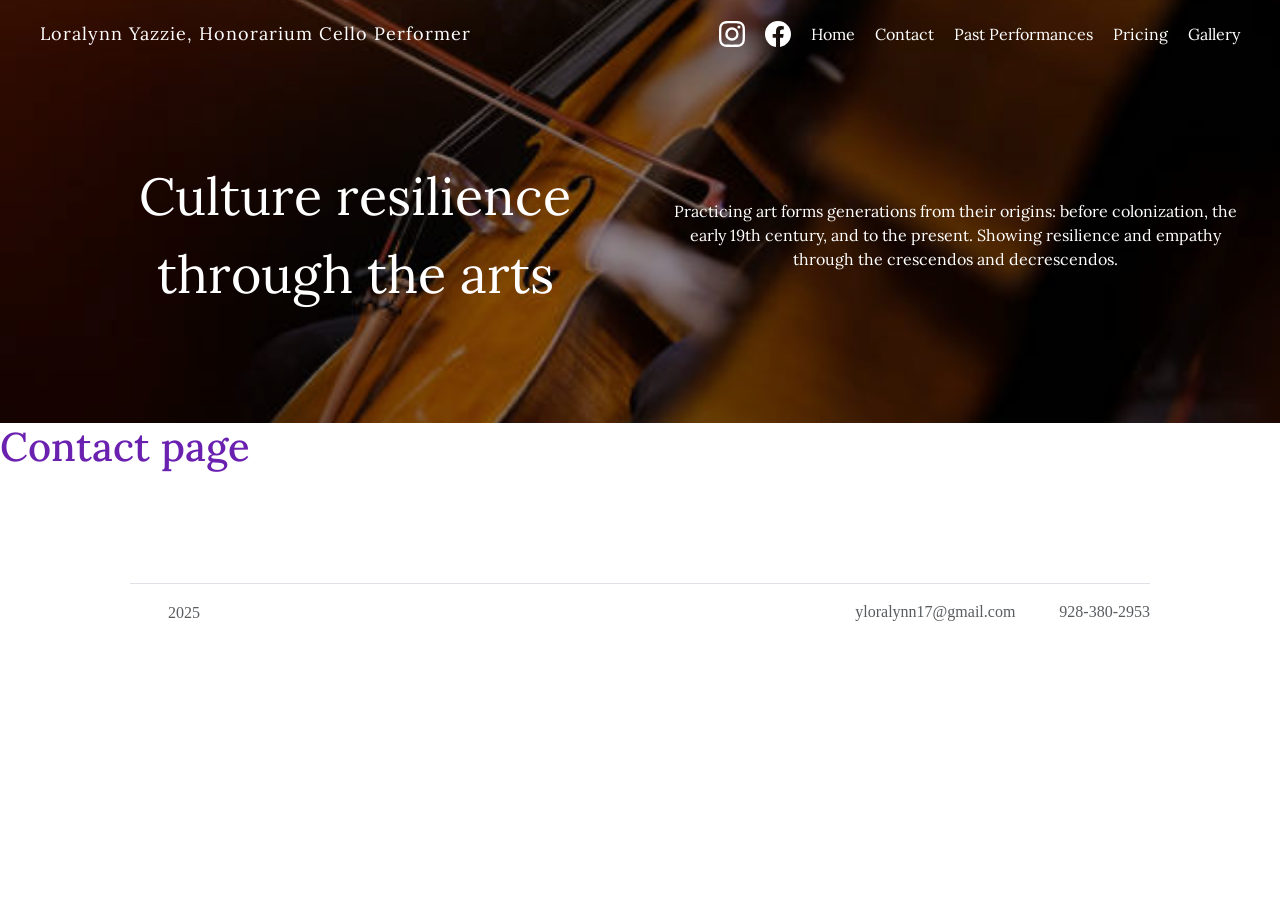
==== contact.html @ 8c83e3bf "Changes to website" ====
<!DOCTYPE html>
<html lang="en">

<head>
    <meta charset="UTF-8">
    <meta name="viewport" content="width=device-width, initial-scale=1.0">
    <title>Loralynn's Contact & Info Website</title>

    <!-- Bootstrap CSS -->
    <link href="https://cdn.jsdelivr.net/npm/bootstrap@5.3.3/dist/css/bootstrap.min.css" rel="stylesheet"
        integrity="sha384-QWTKZyjpPEjISv5WaRU9OFeRpok6YctnYmDr5pNlyT2bRjXh0JMhjY6hW+ALEwIH" crossorigin="anonymous">

    <!-- Google Font: Lora -->
    <link href="https://fonts.googleapis.com/css2?family=Lora:wght@400;700&display=swap" rel="stylesheet">

    <link rel="stylesheet" href="styles.css">

    <style>
        /* Lora font for headings */
        /* Global font & color */
      body {
        font-family: 'Lora', serif;
        color: rgb(107, 33, 176);
      }

    </style>
</head>

<body>
<div class="hero">

  <div class="header">
    
    <div class="header-top">
      <div class="header-title">
        Loralynn Yazzie, Honorarium Cello Performer
      </div>

      <div class="header-icons">
        <a href="https://www.instagram.com/ohjgeez" target="_blank">
          <img src="./photos/instagram.svg" alt="Instagram">
        </a>

        <a href="https://www.facebook.com/loralynn.yazzie.3" target="_blank">
          <img src="./photos/facebook.svg" alt="Facebook">
        </a>

        <!-- Page links -->
         <a href="index.html" class="page-link">Home</a>
        <a href="contact.html" class="page-link">Contact</a>
        <a href="pastPerformances.html" class="page-link">Past Performances</a>
        <a href="pricing.html" class="page-link">Pricing</a>
        <a href="gallery.html" class="page-link">Gallery</a>


      </div>
    </div>

    <div class="header-bottom">
      <div class="hero-text-large">
        Culture resilience through the arts
      </div>

      <div class="hero-text-small">
      
        Practicing art forms generations from
        their origins: before colonization, the 
        early 19th century, and to the present.
        Showing resilience and empathy through
        the crescendos and decrescendos.
      </div>
    </div>

  </div>

</div>

<h1>Contact page</h1>


<div class="container">
    <footer class="d-flex flex-wrap justify-content-between align-items-center py-3 my-4 border-top">
      <div class="col-md-4 d-flex align-items-center">
        <a href="/" class="mb-3 me-2 mb-md-0 text-body-secondary text-decoration-none lh-1">
          <svg class="bi" width="30" height="24"><use xlink:href="#bootstrap"></use></svg>
        </a>
        <span class="mb-3 mb-md-0 text-body-secondary">2025</span>
      </div>
  
      <ul class="nav col-md-4 justify-content-end list-unstyled d-flex">
        <li class="ms-3"><a class="text-body-secondary lora-font" href="mailto:yloralynn17@gmail.com" style="text-decoration: none"><svg class="bi" width="24" height="24"><use xlink:href="#instagram"></use></svg>
        yloralynn17@gmail.com
        </a></li>
        <li class="ms-3"><a class="text-body-secondary lora-font" href="calito:928-380-2953" style="text-decoration: none"><svg class="bi" width="24" height="24"><use xlink:href="#twitter"></use></svg>
        928-380-2953
        </a></li>
      </ul>
    </footer>
  </div>
    

  </footer>
</div>
---- styles.css ----
body {
  font-family: 'Lora', serif;
  font-weight: normal;
}
.container {
  color: rgb(107, 33, 176); /* purple text */
  font-family: 'Georgia', serif;
  padding: 80px 60px;
}
.hero {
  background-image: url("./photos/celloPlayer.jpg");
  background-size: cover;
  background-position: center;
  position: relative;
  color: white;
}
.hero::before {
  content: "";
  position: absolute;
  inset: 0;
  background: rgba(0,0,0,0.35);
}

.hero * {
  position: relative;
  z-index: 1;
}
.header {
  padding: 20px 40px 80px 40px;
}

.header-top {
  display: flex;
  justify-content: space-between;
  align-items: center;
}

.header-title {
  font-size: 18px;
  letter-spacing: 1px;
}

.header-icons {
  display: flex;
  gap: 20px;
  align-items: center;
}

.header-icons img {
  width: 26px;
  filter: invert(100%);
  transition: transform 0.3s ease;
}

.header-icons img:hover {
  transform: scale(1.2);
}

.contact {
  cursor: pointer;
  transition: transform 0.3s ease;
}

.contact:hover,
.page-link:hover {
  transform: scale(1.1);
  transition: transform 0.3s ease;
}
.header-bottom {
  display: flex;
  margin-top: 80px;
  align-items: center;
}


.hero-text-large {
  flex: 1;
  text-align: center;
  font-size: 52px;
  padding: 30px;
  align-items: center;
}


.hero-text-small {
  flex: 1;
  text-align: center;
}

.responsive-img {
  width: 100%;
  height: auto;
}






@media (max-width: 768px) {

  .header-top {
    flex-direction: column;
    gap: 15px;
    text-align: center;
  }

  .header-icons {
    justify-content: center;
  }

  .header-bottom {
    flex-direction: column;
    gap: 25px;
  }

  .hero-text-large {
    font-size: 36px;
  }

  
}
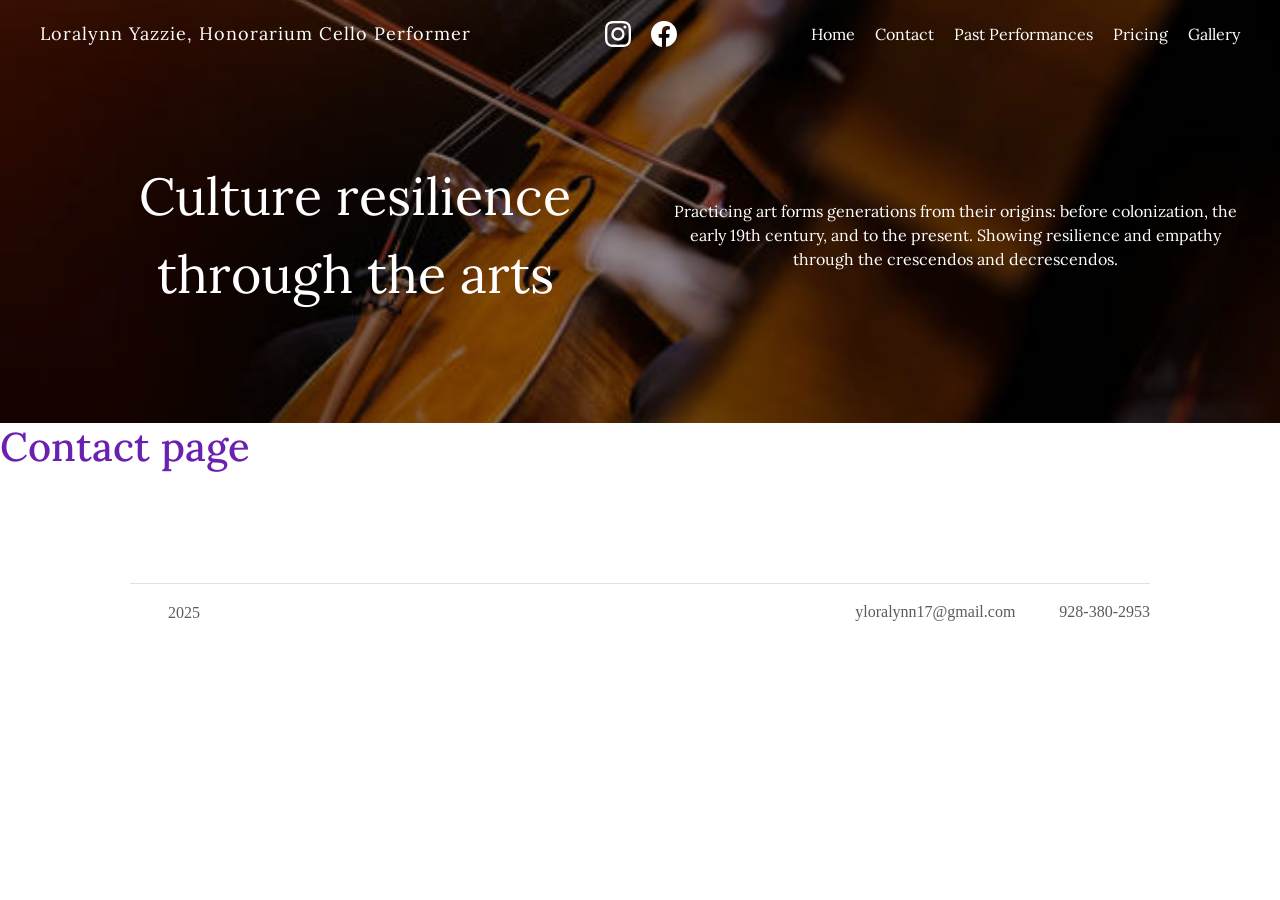
==== commit e39b0dfb: "Changes to website" ====
--- a/contact.html
+++ b/contact.html
@@ -44,15 +44,15 @@
         <a href="https://www.facebook.com/loralynn.yazzie.3" target="_blank">
           <img src="./photos/facebook.svg" alt="Facebook">
         </a>
+      </div>
 
+      <div class="header-links">
         <!-- Page links -->
-         <a href="index.html" class="page-link">Home</a>
+        <a href="index.html" class="page-link">Home</a>
         <a href="contact.html" class="page-link">Contact</a>
         <a href="pastPerformances.html" class="page-link">Past Performances</a>
         <a href="pricing.html" class="page-link">Pricing</a>
         <a href="gallery.html" class="page-link">Gallery</a>
-
-
       </div>
     </div>
 
--- a/styles.css
+++ b/styles.css
@@ -61,6 +61,12 @@
   transition: transform 0.3s ease;
 }
 
+.header-links {
+  display: flex;
+  flex-wrap: wrap;
+  gap: 10px 20px; /* vertical + horizontal spacing */
+}
+
 .contact:hover,
 .page-link:hover {
   transform: scale(1.1);
@@ -117,6 +123,9 @@
   .hero-text-large {
     font-size: 36px;
   }
+  .header-links {
+    justify-content: center;
+  }
 
   
 }
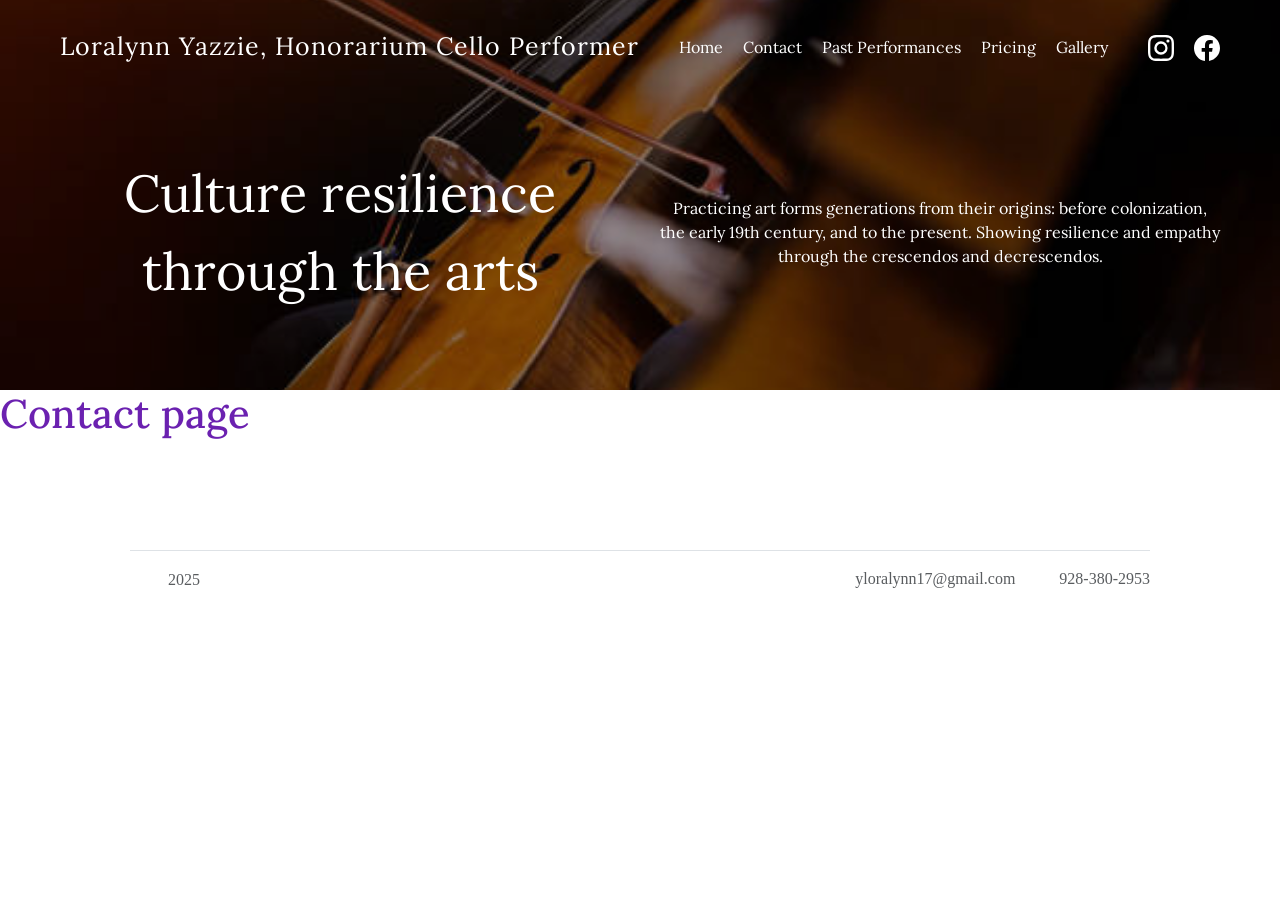
==== commit a9fda73f: "Changes to website" ====
--- a/contact.html
+++ b/contact.html
@@ -36,6 +36,15 @@
         Loralynn Yazzie, Honorarium Cello Performer
       </div>
 
+      <div class="header-links">
+        <!-- Page links -->
+        <a href="index.html" class="page-link">Home</a>
+        <a href="contact.html" class="page-link">Contact</a>
+        <a href="pastPerformances.html" class="page-link">Past Performances</a>
+        <a href="pricing.html" class="page-link">Pricing</a>
+        <a href="gallery.html" class="page-link">Gallery</a>
+      </div>
+      
       <div class="header-icons">
         <a href="https://www.instagram.com/ohjgeez" target="_blank">
           <img src="./photos/instagram.svg" alt="Instagram">
@@ -46,14 +55,7 @@
         </a>
       </div>
 
-      <div class="header-links">
-        <!-- Page links -->
-        <a href="index.html" class="page-link">Home</a>
-        <a href="contact.html" class="page-link">Contact</a>
-        <a href="pastPerformances.html" class="page-link">Past Performances</a>
-        <a href="pricing.html" class="page-link">Pricing</a>
-        <a href="gallery.html" class="page-link">Gallery</a>
-      </div>
+      
     </div>
 
     <div class="header-bottom">
--- a/styles.css
+++ b/styles.css
@@ -26,7 +26,7 @@
   z-index: 1;
 }
 .header {
-  padding: 20px 40px 80px 40px;
+  padding: 20px 60px 80px 60px;
 }
 
 .header-top {
@@ -35,15 +35,22 @@
   align-items: center;
 }
 
+.header-icons {
+  display: flex;
+  gap: 20px;
+  align-items: center;
+}
+
 .header-title {
-  font-size: 18px;
+  font-size: 25px;
   letter-spacing: 1px;
 }
 
-.header-icons {
-  display: flex;
-  gap: 20px;
-  align-items: center;
+.header-links {
+  display: flex;
+  flex-wrap: wrap;
+  gap: 10px 20px; /* vertical + horizontal spacing */
+  margin: 15px;
 }
 
 .header-icons img {
@@ -61,11 +68,7 @@
   transition: transform 0.3s ease;
 }
 
-.header-links {
-  display: flex;
-  flex-wrap: wrap;
-  gap: 10px 20px; /* vertical + horizontal spacing */
-}
+
 
 .contact:hover,
 .page-link:hover {
@@ -83,14 +86,16 @@
   flex: 1;
   text-align: center;
   font-size: 52px;
-  padding: 30px;
-  align-items: center;
+  padding: 0px;
+  align-items: center;
+  margin-right: 20px;
 }
 
 
 .hero-text-small {
   flex: 1;
   text-align: center;
+  margin-left: 20px;
 }
 
 .responsive-img {
@@ -118,14 +123,82 @@
   .header-bottom {
     flex-direction: column;
     gap: 25px;
+    margin-top: 10px;
   }
 
   .hero-text-large {
-    font-size: 36px;
+    font-size: 30px;
   }
   .header-links {
     justify-content: center;
+    margin-top: 30px;
   }
 
   
 }
+@media (max-width: 375px) {
+
+  .header-top {
+    flex-direction: column;
+    text-align: center;
+  }
+
+  .header-icons {
+    justify-content: center;
+  }
+
+  .header-bottom {
+    flex-direction: column;
+    display: flex;
+    margin-top: 30px;
+    align-items: center;
+  }
+
+
+  .hero-text-large {
+    font-size: 30px;
+  }
+  .header-links {
+    justify-content: center;
+    display: flex;
+    flex-wrap: wrap;
+    gap: 10px 20px; /* vertical + horizontal spacing */
+    margin: 0px
+  }
+
+  
+
+  
+}
+
+.screen-test {
+  position: fixed;
+  bottom: 10px;
+  left: 10px;
+  background: black;
+  color: white;
+  padding: 8px 12px;
+  font-size: 14px;
+  z-index: 9999;
+}
+
+/* Phone */
+@media (max-width: 375px) {
+  .screen-test::after {
+    content: "375px";
+  }
+}
+
+/* Tablet */
+@media (min-width: 376px) and (max-width: 744px) {
+  .screen-test::after {
+    content: "744px";
+  }
+}
+
+/* Desktop */
+@media (min-width: 745px) {
+  .screen-test::after {
+    content: "1280px";
+  }
+}
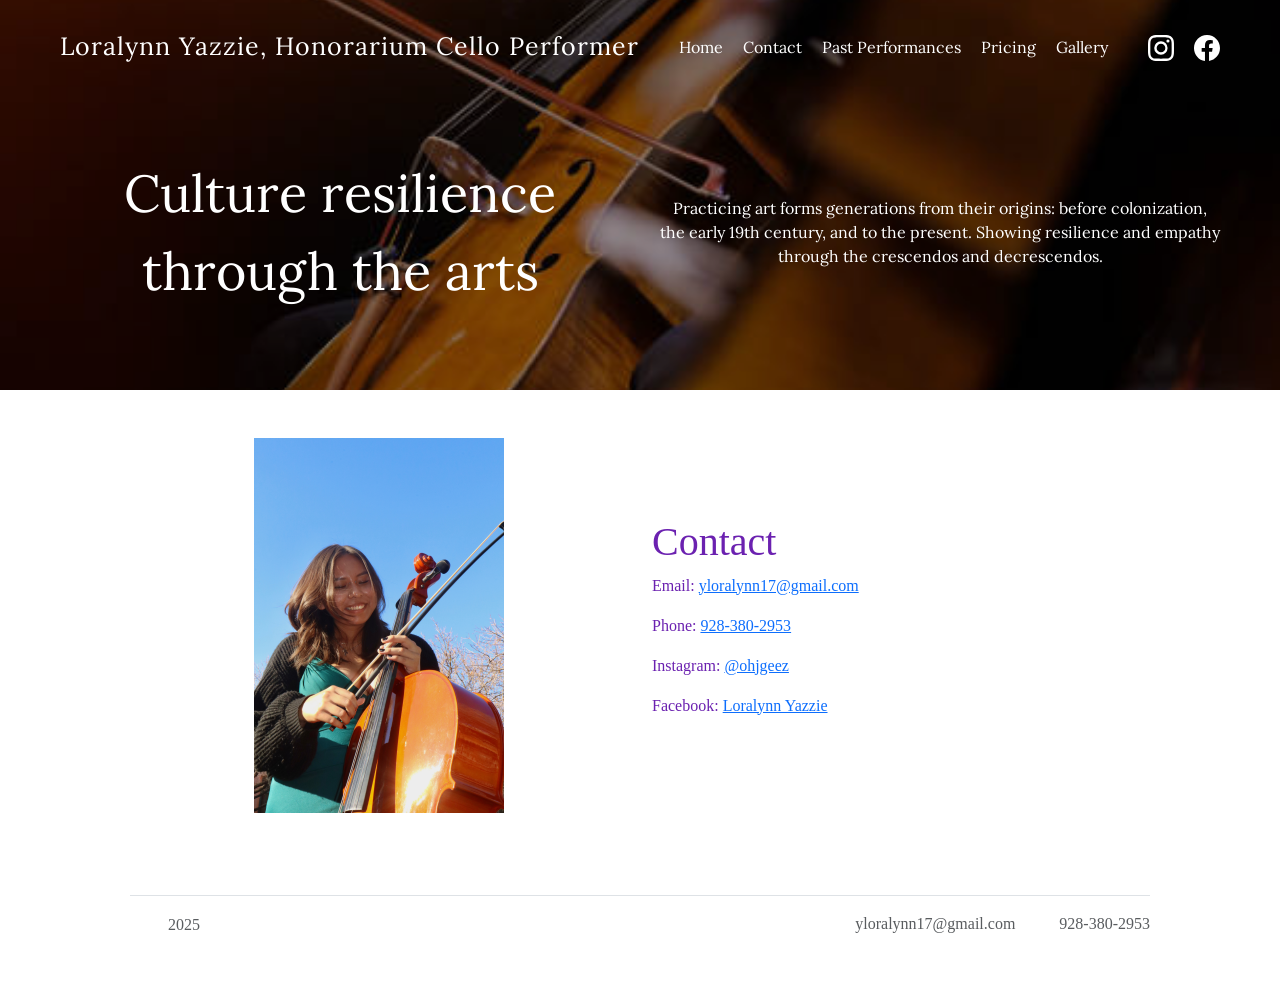
==== commit 4c6fd9d8: "Changes to website" ====
--- a/contact.html
+++ b/contact.html
@@ -77,7 +77,23 @@
 
 </div>
 
-<h1>Contact page</h1>
+<div class="container py-5">
+  <div class="row align-items-center">
+    <!-- Image column -->
+    <div class="col-12 col-md-6 d-flex justify-content-center">
+      <img src="/photos/IMG_0744.jpeg" class="responsive-img img-fluid" style="max-width: 250px;" alt="Loralynn's Picture" loading="lazy">
+    </div>
+
+    <!-- Text column -->
+    <div class="col-12 col-md-6">
+      <h1>Contact</h1>
+      <p>Email: <a href="mailto:yloralynn17@gmail.com">yloralynn17@gmail.com</a></p>
+      <p>Phone: <a href="tel:9283802953">928-380-2953</a></p>
+      <p>Instagram: <a href="https://www.instagram.com/ohjgeez" target="_blank">@ohjgeez</a></p>
+      <p>Facebook: <a href="https://www.facebook.com/loralynn.yazzie.3" target="_blank">Loralynn Yazzie</a></p>
+    </div>
+  </div>
+</div>
 
 
 <div class="container">
--- a/styles.css
+++ b/styles.css
@@ -5,7 +5,7 @@
 .container {
   color: rgb(107, 33, 176); /* purple text */
   font-family: 'Georgia', serif;
-  padding: 80px 60px;
+  padding: 10px 60px;
 }
 .hero {
   background-image: url("./photos/celloPlayer.jpg");
@@ -110,9 +110,12 @@
 
 @media (max-width: 768px) {
 
+  .header {
+    padding: 10px 10px 50px 10px;
+  }
   .header-top {
     flex-direction: column;
-    gap: 15px;
+    gap: 10px;
     text-align: center;
   }
 
@@ -130,14 +133,17 @@
     font-size: 30px;
   }
   .header-links {
-    justify-content: center;
-    margin-top: 30px;
+
+    justify-content: center;
   }
 
   
 }
 @media (max-width: 375px) {
 
+  .header {
+    padding: 10px 10px 50px 10px;
+  }
   .header-top {
     flex-direction: column;
     text-align: center;
